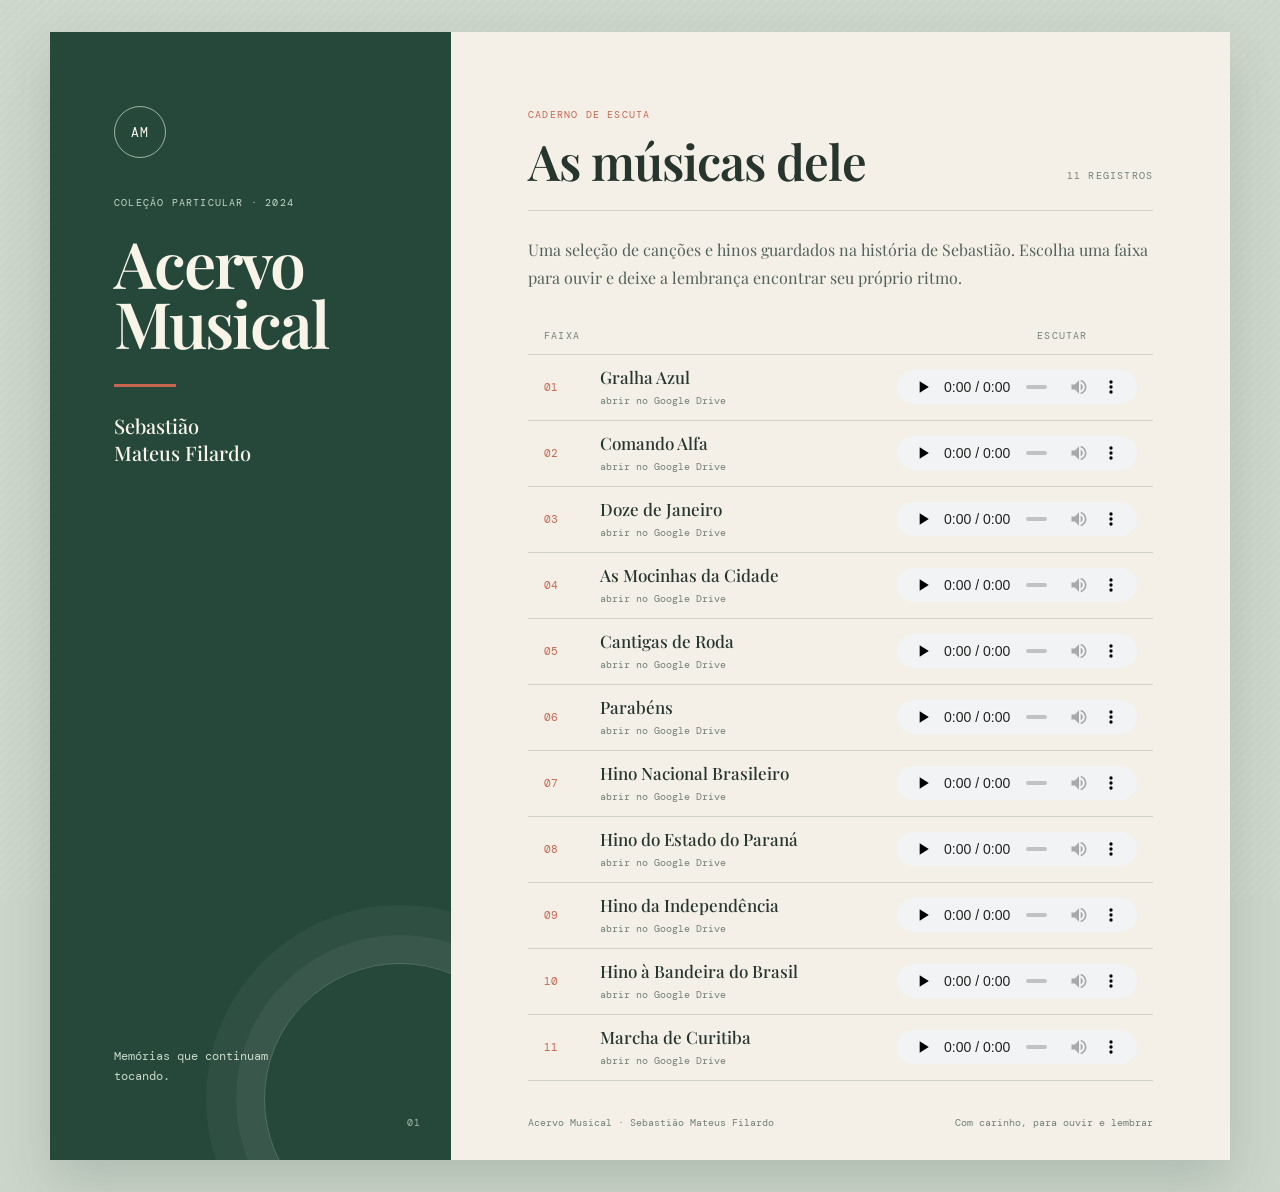
==== index.html @ 132572d5 "Add files via upload" ====
<!doctype html>
<html lang="pt-BR">
<head>
  <meta charset="utf-8">
  <meta name="viewport" content="width=device-width, initial-scale=1">
  <meta name="description" content="Acervo musical de Sebastião Mateus Filardo.">
  <title>Acervo Musical - Sebastião Mateus Filardo</title>
  <link rel="preconnect" href="https://fonts.googleapis.com">
  <link rel="preconnect" href="https://fonts.gstatic.com" crossorigin>
  <link href="https://fonts.googleapis.com/css2?family=DM+Mono:wght@400;500&family=Playfair+Display:wght@500;600;700&display=swap" rel="stylesheet">
  <link rel="stylesheet" href="styles.css">
</head>
<body>
  <main class="book-shell">
    <aside class="book-cover" aria-label="Capa do acervo">
      <div class="cover-mark">AM</div>
      <p class="cover-kicker">Coleção particular · 2024</p>
      <h1>Acervo<br>Musical</h1>
      <div class="cover-rule"></div>
      <p class="cover-name">Sebastião<br>Mateus Filardo</p>
      <p class="cover-note">Memórias que continuam tocando.</p>
      <span class="cover-number">01</span>
    </aside>

    <section class="book-content">
      <header class="page-header">
        <div>
          <p class="eyebrow">Caderno de escuta</p>
          <h2>As músicas dele</h2>
        </div>
        <p class="page-count"><span id="track-count">11</span> registros</p>
      </header>

      <div class="intro">
        <p>Uma seleção de canções e hinos guardados na história de Sebastião. Escolha uma faixa para ouvir e deixe a lembrança encontrar seu próprio ritmo.</p>
      </div>

      <section class="playlist" aria-label="Lista de músicas">
        <div class="playlist-heading">
          <span>Faixa</span>
          <span>Escutar</span>
        </div>
        <ol id="track-list"></ol>
      </section>

      <footer class="page-footer">
        <span>Acervo Musical · Sebastião Mateus Filardo</span>
        <span>Com carinho, para ouvir e lembrar</span>
      </footer>
    </section>
  </main>
  <script src="script.js"></script>
</body>
</html>
---- styles.css ----
:root {
  --ink: #26352e;
  --muted: #738078;
  --paper: #f4f0e7;
  --paper-deep: #e8e0d1;
  --green: #25483b;
  --green-soft: #d9e2d8;
  --coral: #c7654f;
  --line: rgba(38, 53, 46, 0.16);
}

* { box-sizing: border-box; }

html { scroll-behavior: smooth; }

body {
  margin: 0;
  min-width: 320px;
  color: var(--ink);
  background: #cdd6ca;
  font-family: "DM Mono", monospace;
}

body::before {
  position: fixed;
  inset: 0;
  z-index: -1;
  pointer-events: none;
  content: "";
  opacity: .45;
  background-image: linear-gradient(135deg, rgba(255,255,255,.22) 25%, transparent 25%, transparent 50%, rgba(255,255,255,.13) 50%, rgba(255,255,255,.13) 75%, transparent 75%);
  background-size: 9px 9px;
}

.book-shell {
  display: grid;
  grid-template-columns: minmax(280px, 34%) 1fr;
  width: min(1180px, calc(100% - 48px));
  min-height: min(800px, calc(100vh - 64px));
  margin: 32px auto;
  overflow: hidden;
  background: var(--paper);
  box-shadow: 0 22px 50px rgba(37, 72, 59, .18);
}

.book-cover {
  position: relative;
  display: flex;
  flex-direction: column;
  min-height: 720px;
  padding: clamp(36px, 6vw, 74px) clamp(30px, 5vw, 70px);
  overflow: hidden;
  color: #f9f4e8;
  background: var(--green);
}

.book-cover::after {
  position: absolute;
  right: -85px;
  bottom: -75px;
  width: 270px;
  height: 270px;
  border: 1px solid rgba(244, 240, 231, .22);
  border-radius: 50%;
  box-shadow: 0 0 0 28px rgba(244, 240, 231, .05), 0 0 0 58px rgba(244, 240, 231, .04);
  content: "";
}

.cover-mark {
  display: grid;
  place-items: center;
  width: 52px;
  height: 52px;
  border: 1px solid rgba(249, 244, 232, .6);
  border-radius: 50%;
  font-size: 13px;
  letter-spacing: .08em;
}

.cover-kicker, .eyebrow, .playlist-heading, .page-count, .cover-number {
  font-size: 10px;
  letter-spacing: .12em;
  text-transform: uppercase;
}

.cover-kicker { margin: 38px 0 24px; color: #c9d8c8; }

.book-cover h1 {
  margin: 0;
  font: 600 clamp(42px, 5vw, 72px)/.93 "Playfair Display", Georgia, serif;
  letter-spacing: -.03em;
}

.cover-rule { width: 62px; height: 3px; margin: 32px 0 25px; background: var(--coral); }

.cover-name { margin: 0; font: 500 20px/1.35 "Playfair Display", Georgia, serif; }

.cover-note { margin: auto 0 0; max-width: 200px; color: #c9d8c8; font-size: 12px; line-height: 1.6; }

.cover-number { position: absolute; right: 30px; bottom: 31px; color: #a9bca9; }

.book-content { display: flex; flex-direction: column; padding: clamp(34px, 6vw, 76px) clamp(28px, 6vw, 84px) 30px; }

.page-header { display: flex; align-items: end; justify-content: space-between; gap: 24px; padding-bottom: 24px; border-bottom: 1px solid var(--line); }

.eyebrow { margin: 0 0 14px; color: var(--coral); }

.page-header h2 { margin: 0; font: 600 clamp(30px, 4vw, 49px)/1.05 "Playfair Display", Georgia, serif; letter-spacing: -.02em; }

.page-count { margin: 0 0 4px; color: var(--muted); white-space: nowrap; }

.intro { max-width: 680px; padding: 25px 0 18px; color: #526159; font: 16px/1.7 "Playfair Display", Georgia, serif; }

.intro p { margin: 0; }

.playlist { margin-top: 8px; }

.playlist-heading { display: grid; grid-template-columns: 1fr 100px; padding: 12px 16px; color: var(--muted); border-bottom: 1px solid var(--line); }

#track-list { margin: 0; padding: 0; list-style: none; }

.track { display: grid; grid-template-columns: 42px 1fr auto; align-items: center; gap: 14px; min-height: 66px; padding: 9px 16px; border-bottom: 1px solid var(--line); transition: background .2s ease, transform .2s ease; }

.track:hover, .track.is-playing { background: var(--green-soft); }

.track-number { color: var(--coral); font-size: 11px; }

.track-title { min-width: 0; font: 500 17px "Playfair Display", Georgia, serif; }

.track audio { width: min(240px, 29vw); height: 34px; }

.drive-link { display: inline-block; margin-top: 3px; color: var(--muted); font-size: 10px; text-decoration: none; }

.drive-link:hover { color: var(--coral); text-decoration: underline; }

.page-footer { display: flex; justify-content: space-between; gap: 20px; margin-top: auto; padding-top: 34px; color: var(--muted); font-size: 10px; line-height: 1.5; }

@media (max-width: 760px) {
  .book-shell { display: block; width: calc(100% - 24px); margin: 12px auto; }
  .book-cover { min-height: 510px; }
  .book-content { padding: 38px 22px 24px; }
  .page-header { align-items: start; flex-direction: column; gap: 20px; }
  .playlist-heading { grid-template-columns: 34px 1fr; }
  .playlist-heading span:last-child { display: none; }
  .track { grid-template-columns: 28px 1fr; gap: 10px; padding: 14px 8px; }
  .track audio { grid-column: 2; width: 100%; }
  .track-title { font-size: 16px; }
  .page-footer { flex-direction: column; gap: 8px; }
}
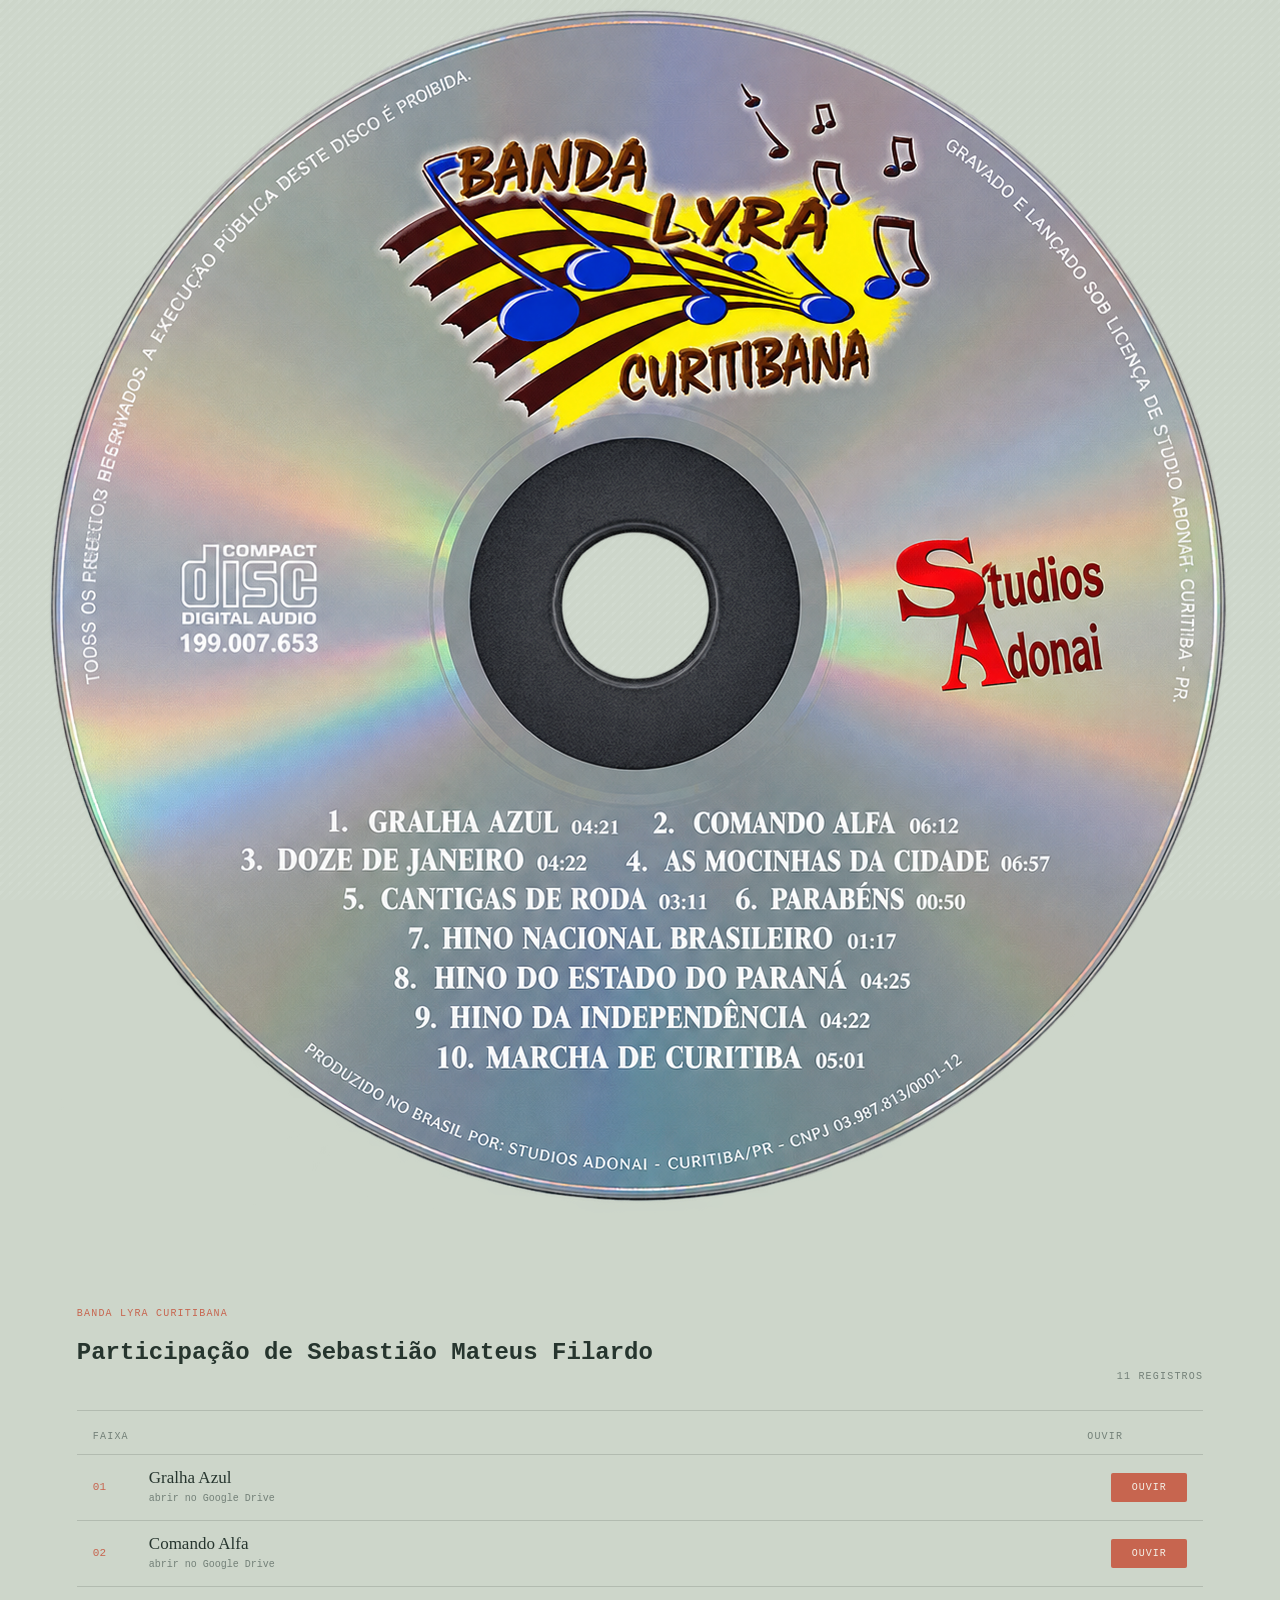
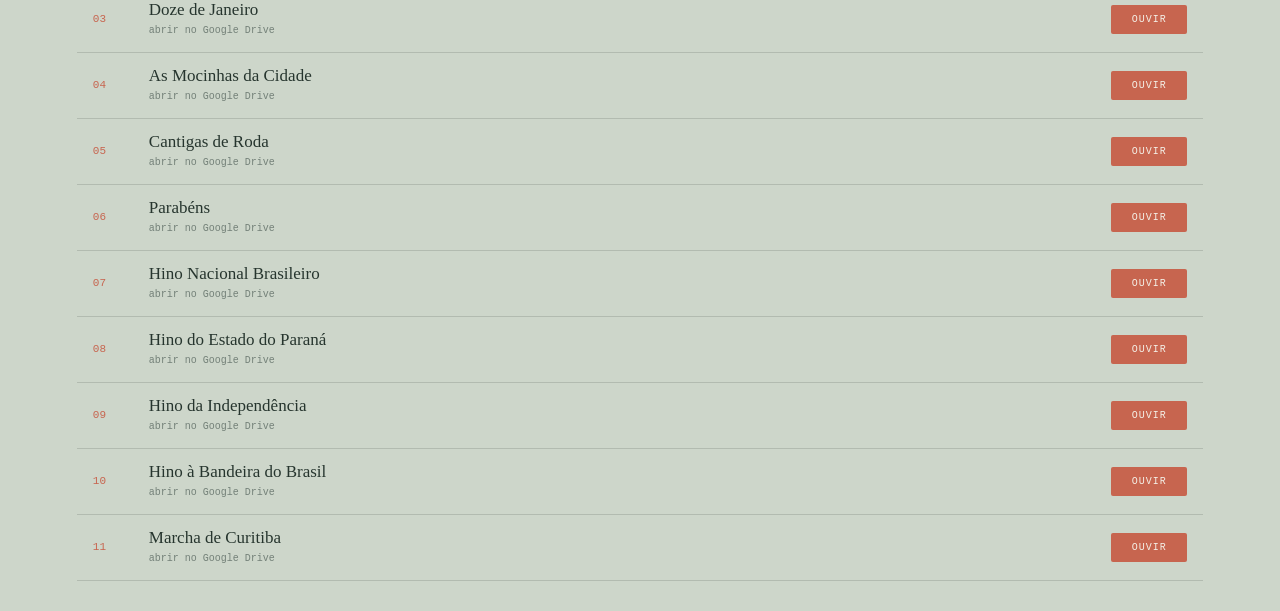
==== commit bb3d2325: "Refactor index.html for music library page Updated the title and description of the music library pa" ====
--- a/index.html
+++ b/index.html
@@ -3,52 +3,34 @@
 <head>
   <meta charset="utf-8">
   <meta name="viewport" content="width=device-width, initial-scale=1">
-  <meta name="description" content="Acervo musical de Sebastião Mateus Filardo.">
-  <title>Acervo Musical - Sebastião Mateus Filardo</title>
+  <meta name="description" content="Músicas de Sebastião Mateus Filardo.">
+  <title>Participação de Sebastião Mateus Filardo na Banda Lyra</title>
   <link rel="preconnect" href="https://fonts.googleapis.com">
   <link rel="preconnect" href="https://fonts.gstatic.com" crossorigin>
-  <link href="https://fonts.googleapis.com/css2?family=DM+Mono:wght@400;500&family=Playfair+Display:wght@500;600;700&display=swap" rel="stylesheet">
+  <link href="https://fonts.googleapis.com/css2?family=Cormorant+Garamond:wght@500;600;700&family=Manrope:wght@400;500;600;700&display=swap" rel="stylesheet">
   <link rel="stylesheet" href="styles.css">
 </head>
 <body>
-  <main class="book-shell">
-    <aside class="book-cover" aria-label="Capa do acervo">
-      <div class="cover-mark">AM</div>
-      <p class="cover-kicker">Coleção particular · 2024</p>
-      <h1>Acervo<br>Musical</h1>
-      <div class="cover-rule"></div>
-      <p class="cover-name">Sebastião<br>Mateus Filardo</p>
-      <p class="cover-note">Memórias que continuam tocando.</p>
-      <span class="cover-number">01</span>
-    </aside>
-
+  <img class="spinning-cd" src="cd.png" alt="" aria-hidden="true">
+  <main class="music-library">
     <section class="book-content">
       <header class="page-header">
         <div>
-          <p class="eyebrow">Caderno de escuta</p>
-          <h2>As músicas dele</h2>
+          <p class="eyebrow">Banda Lyra Curitibana</p>
+          <h1>Participação de Sebastião Mateus Filardo</h1>
         </div>
         <p class="page-count"><span id="track-count">11</span> registros</p>
       </header>
 
-      <div class="intro">
-        <p>Uma seleção de canções e hinos guardados na história de Sebastião. Escolha uma faixa para ouvir e deixe a lembrança encontrar seu próprio ritmo.</p>
-      </div>
-
       <section class="playlist" aria-label="Lista de músicas">
         <div class="playlist-heading">
           <span>Faixa</span>
-          <span>Escutar</span>
+          <span>Ouvir</span>
         </div>
         <ol id="track-list"></ol>
       </section>
-
-      <footer class="page-footer">
-        <span>Acervo Musical · Sebastião Mateus Filardo</span>
-        <span>Com carinho, para ouvir e lembrar</span>
-      </footer>
     </section>
   </main>
   <script src="script.js"></script>
 </body>
-</html>+</html>
--- a/styles.css
+++ b/styles.css
@@ -127,7 +127,23 @@
 
 .track-title { min-width: 0; font: 500 17px "Playfair Display", Georgia, serif; }
 
-.track audio { width: min(240px, 29vw); height: 34px; }
+.listen-button { min-width: 76px; padding: 9px 12px; color: var(--paper); border: 0; border-radius: 2px; background: var(--coral); font: 10px "DM Mono", monospace; letter-spacing: .1em; text-transform: uppercase; cursor: pointer; transition: background .2s ease, transform .2s ease; }
+
+.listen-button:hover { background: var(--green); transform: translateY(-1px); }
+
+.player-dialog { width: min(680px, calc(100% - 28px)); padding: 0; color: var(--ink); border: 0; background: var(--paper); box-shadow: 0 24px 70px rgba(20, 35, 28, .35); }
+
+.player-dialog::backdrop { background: rgba(26, 46, 37, .7); }
+
+.player-dialog-header { display: flex; align-items: start; justify-content: space-between; gap: 20px; padding: 24px 26px 20px; }
+
+.player-dialog h2 { margin: 0; font: 600 27px/1.1 "Playfair Display", Georgia, serif; }
+
+.player-dialog .eyebrow { margin: 0 0 8px; }
+
+.close-player { width: 32px; height: 32px; color: var(--ink); border: 1px solid var(--line); border-radius: 50%; background: transparent; font-size: 23px; line-height: 1; cursor: pointer; }
+
+.player-dialog iframe { display: block; width: 100%; height: 110px; border: 0; background: var(--paper-deep); }
 
 .drive-link { display: inline-block; margin-top: 3px; color: var(--muted); font-size: 10px; text-decoration: none; }
 
@@ -143,7 +159,7 @@
   .playlist-heading { grid-template-columns: 34px 1fr; }
   .playlist-heading span:last-child { display: none; }
   .track { grid-template-columns: 28px 1fr; gap: 10px; padding: 14px 8px; }
-  .track audio { grid-column: 2; width: 100%; }
+  .listen-button { grid-column: 2; justify-self: start; }
   .track-title { font-size: 16px; }
   .page-footer { flex-direction: column; gap: 8px; }
-}+}
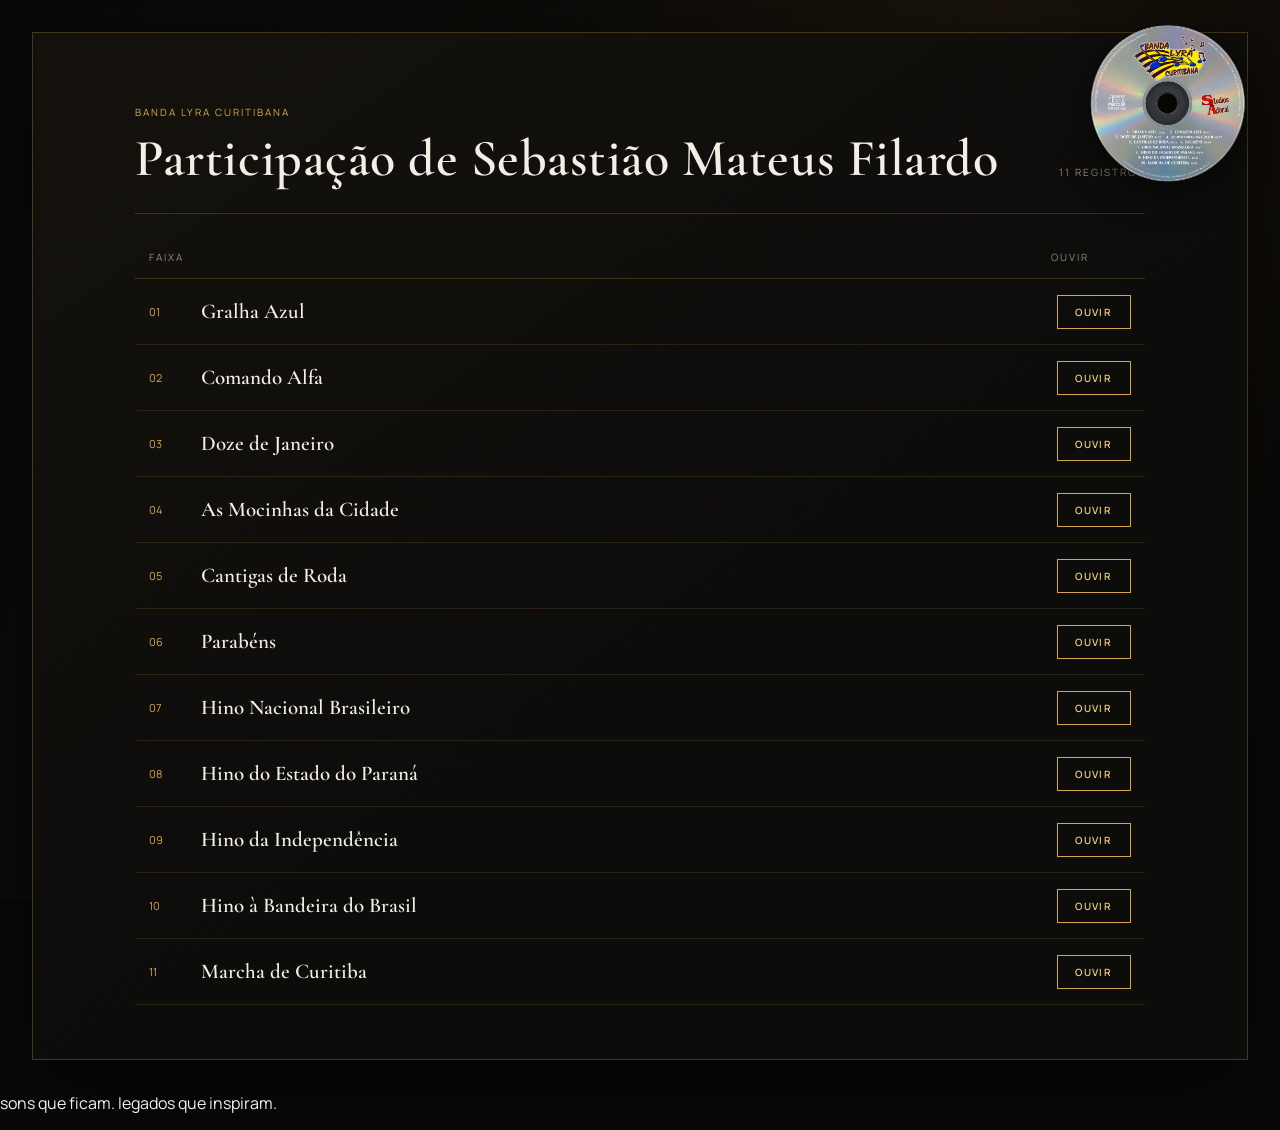
==== commit b087ff45: "Update index.html" ====
--- a/index.html
+++ b/index.html
@@ -31,6 +31,9 @@
       </section>
     </section>
   </main>
+  <footer class="page-footer">
+    <p>sons que ficam. legados que inspiram.</p>
+  </footer>
   <script src="script.js"></script>
 </body>
 </html>
--- a/styles.css
+++ b/styles.css
@@ -1,12 +1,11 @@
 :root {
-  --ink: #26352e;
-  --muted: #738078;
-  --paper: #f4f0e7;
-  --paper-deep: #e8e0d1;
-  --green: #25483b;
-  --green-soft: #d9e2d8;
-  --coral: #c7654f;
-  --line: rgba(38, 53, 46, 0.16);
+  --black: #080808;
+  --panel: #11100e;
+  --gold: #d6a84b;
+  --gold-light: #f0ce79;
+  --text: #f4efe5;
+  --muted: #928979;
+  --line: rgba(214, 168, 75, .22);
 }
 
 * { box-sizing: border-box; }
@@ -14,11 +13,11 @@
 html { scroll-behavior: smooth; }
 
 body {
+  min-width: 320px;
   margin: 0;
-  min-width: 320px;
-  color: var(--ink);
-  background: #cdd6ca;
-  font-family: "DM Mono", monospace;
+  color: var(--text);
+  background: var(--black);
+  font-family: "Manrope", sans-serif;
 }
 
 body::before {
@@ -27,139 +26,159 @@
   z-index: -1;
   pointer-events: none;
   content: "";
-  opacity: .45;
-  background-image: linear-gradient(135deg, rgba(255,255,255,.22) 25%, transparent 25%, transparent 50%, rgba(255,255,255,.13) 50%, rgba(255,255,255,.13) 75%, transparent 75%);
-  background-size: 9px 9px;
+  opacity: .5;
+  background: radial-gradient(circle at 80% 10%, rgba(120, 77, 20, .2), transparent 35%), linear-gradient(115deg, #080808, #19140b 55%, #080808);
 }
 
-.book-shell {
-  display: grid;
-  grid-template-columns: minmax(280px, 34%) 1fr;
-  width: min(1180px, calc(100% - 48px));
-  min-height: min(800px, calc(100vh - 64px));
+.spinning-cd {
+  position: fixed;
+  top: 24px;
+  right: 28px;
+  z-index: 5;
+  width: clamp(102px, 13.5vw, 168px);
+  height: auto;
+  pointer-events: none;
+  filter: drop-shadow(0 10px 18px rgba(0, 0, 0, .55));
+  animation: spin-cd 8s linear infinite;
+}
+
+@keyframes spin-cd {
+  to { transform: rotate(360deg); }
+}
+
+.music-library {
+  display: block;
+  width: min(1240px, calc(100% - 64px));
+  min-height: calc(100vh - 64px);
   margin: 32px auto;
   overflow: hidden;
-  background: var(--paper);
-  box-shadow: 0 22px 50px rgba(37, 72, 59, .18);
+  border: 1px solid rgba(214, 168, 75, .26);
+  background: var(--panel);
+  box-shadow: 0 28px 80px rgba(0, 0, 0, .55);
 }
 
-.book-cover {
-  position: relative;
+.book-cover { min-height: 760px; background: #030303; }
+
+.book-cover img {
+  display: block;
+  width: 100%;
+  height: 100%;
+  min-height: 760px;
+  object-fit: contain;
+  object-position: center top;
+  background: #030303;
+}
+
+.book-content {
   display: flex;
   flex-direction: column;
-  min-height: 720px;
-  padding: clamp(36px, 6vw, 74px) clamp(30px, 5vw, 70px);
-  overflow: hidden;
-  color: #f9f4e8;
-  background: var(--green);
+  min-height: calc(100vh - 64px);
+  padding: 72px clamp(28px, 8vw, 140px) 54px;
+  background: linear-gradient(145deg, #15120d, #0c0c0b 58%);
 }
 
-.book-cover::after {
-  position: absolute;
-  right: -85px;
-  bottom: -75px;
-  width: 270px;
-  height: 270px;
-  border: 1px solid rgba(244, 240, 231, .22);
-  border-radius: 50%;
-  box-shadow: 0 0 0 28px rgba(244, 240, 231, .05), 0 0 0 58px rgba(244, 240, 231, .04);
-  content: "";
+.page-header {
+  display: flex;
+  align-items: end;
+  justify-content: space-between;
+  gap: 24px;
+  padding-bottom: 30px;
+  border-bottom: 1px solid var(--line);
 }
 
-.cover-mark {
-  display: grid;
-  place-items: center;
-  width: 52px;
-  height: 52px;
-  border: 1px solid rgba(249, 244, 232, .6);
-  border-radius: 50%;
-  font-size: 13px;
-  letter-spacing: .08em;
-}
-
-.cover-kicker, .eyebrow, .playlist-heading, .page-count, .cover-number {
+.eyebrow, .playlist-heading, .page-count {
   font-size: 10px;
-  letter-spacing: .12em;
+  letter-spacing: .2em;
   text-transform: uppercase;
 }
 
-.cover-kicker { margin: 38px 0 24px; color: #c9d8c8; }
+.eyebrow { margin: 0 0 15px; color: var(--gold); }
 
-.book-cover h1 {
+.page-header h1 {
   margin: 0;
-  font: 600 clamp(42px, 5vw, 72px)/.93 "Playfair Display", Georgia, serif;
-  letter-spacing: -.03em;
+  color: var(--text);
+  font: 600 52px/.95 "Cormorant Garamond", Georgia, serif;
+  letter-spacing: .01em;
 }
-
-.cover-rule { width: 62px; height: 3px; margin: 32px 0 25px; background: var(--coral); }
-
-.cover-name { margin: 0; font: 500 20px/1.35 "Playfair Display", Georgia, serif; }
-
-.cover-note { margin: auto 0 0; max-width: 200px; color: #c9d8c8; font-size: 12px; line-height: 1.6; }
-
-.cover-number { position: absolute; right: 30px; bottom: 31px; color: #a9bca9; }
-
-.book-content { display: flex; flex-direction: column; padding: clamp(34px, 6vw, 76px) clamp(28px, 6vw, 84px) 30px; }
-
-.page-header { display: flex; align-items: end; justify-content: space-between; gap: 24px; padding-bottom: 24px; border-bottom: 1px solid var(--line); }
-
-.eyebrow { margin: 0 0 14px; color: var(--coral); }
-
-.page-header h2 { margin: 0; font: 600 clamp(30px, 4vw, 49px)/1.05 "Playfair Display", Georgia, serif; letter-spacing: -.02em; }
 
 .page-count { margin: 0 0 4px; color: var(--muted); white-space: nowrap; }
 
-.intro { max-width: 680px; padding: 25px 0 18px; color: #526159; font: 16px/1.7 "Playfair Display", Georgia, serif; }
+.playlist { margin-top: 36px; }
 
-.intro p { margin: 0; }
-
-.playlist { margin-top: 8px; }
-
-.playlist-heading { display: grid; grid-template-columns: 1fr 100px; padding: 12px 16px; color: var(--muted); border-bottom: 1px solid var(--line); }
+.playlist-heading {
+  display: grid;
+  grid-template-columns: 1fr 80px;
+  padding: 0 14px 14px;
+  color: var(--muted);
+  border-bottom: 1px solid var(--line);
+}
 
 #track-list { margin: 0; padding: 0; list-style: none; }
 
-.track { display: grid; grid-template-columns: 42px 1fr auto; align-items: center; gap: 14px; min-height: 66px; padding: 9px 16px; border-bottom: 1px solid var(--line); transition: background .2s ease, transform .2s ease; }
+.track {
+  display: grid;
+  grid-template-columns: 38px 1fr auto;
+  align-items: center;
+  gap: 14px;
+  min-height: 66px;
+  padding: 8px 14px;
+  border-bottom: 1px solid rgba(214, 168, 75, .13);
+  transition: background .2s ease, padding .2s ease;
+}
 
-.track:hover, .track.is-playing { background: var(--green-soft); }
+.track:hover, .track.is-playing { padding-left: 20px; background: rgba(214, 168, 75, .09); }
 
-.track-number { color: var(--coral); font-size: 11px; }
+.track-number { color: var(--gold); font-size: 11px; }
 
-.track-title { min-width: 0; font: 500 17px "Playfair Display", Georgia, serif; }
+.track-title { min-width: 0; font: 600 21px/1.1 "Cormorant Garamond", Georgia, serif; }
 
-.listen-button { min-width: 76px; padding: 9px 12px; color: var(--paper); border: 0; border-radius: 2px; background: var(--coral); font: 10px "DM Mono", monospace; letter-spacing: .1em; text-transform: uppercase; cursor: pointer; transition: background .2s ease, transform .2s ease; }
+.listen-button {
+  min-width: 74px;
+  padding: 9px 12px;
+  color: var(--gold-light);
+  border: 1px solid var(--gold);
+  border-radius: 0;
+  background: transparent;
+  font: 600 10px "Manrope", sans-serif;
+  letter-spacing: .14em;
+  text-transform: uppercase;
+  cursor: pointer;
+  transition: color .2s ease, background .2s ease;
+}
 
-.listen-button:hover { background: var(--green); transform: translateY(-1px); }
+.listen-button:hover, .track.is-playing .listen-button { color: var(--black); background: var(--gold); }
 
-.player-dialog { width: min(680px, calc(100% - 28px)); padding: 0; color: var(--ink); border: 0; background: var(--paper); box-shadow: 0 24px 70px rgba(20, 35, 28, .35); }
+.player-dialog { width: min(680px, calc(100% - 28px)); padding: 0; color: var(--text); border: 1px solid var(--gold); background: var(--panel); box-shadow: 0 24px 70px rgba(0, 0, 0, .7); }
 
-.player-dialog::backdrop { background: rgba(26, 46, 37, .7); }
+.player-dialog::backdrop { background: rgba(0, 0, 0, .82); }
 
 .player-dialog-header { display: flex; align-items: start; justify-content: space-between; gap: 20px; padding: 24px 26px 20px; }
 
-.player-dialog h2 { margin: 0; font: 600 27px/1.1 "Playfair Display", Georgia, serif; }
+.player-dialog h2 { margin: 0; font: 600 32px/1.05 "Cormorant Garamond", Georgia, serif; }
 
 .player-dialog .eyebrow { margin: 0 0 8px; }
 
-.close-player { width: 32px; height: 32px; color: var(--ink); border: 1px solid var(--line); border-radius: 50%; background: transparent; font-size: 23px; line-height: 1; cursor: pointer; }
+.close-player { width: 32px; height: 32px; color: var(--gold-light); border: 1px solid var(--line); border-radius: 50%; background: transparent; font-size: 23px; line-height: 1; cursor: pointer; }
 
-.player-dialog iframe { display: block; width: 100%; height: 110px; border: 0; background: var(--paper-deep); }
+.player-dialog iframe { display: block; width: 100%; height: 110px; border: 0; background: #050505; }
 
-.drive-link { display: inline-block; margin-top: 3px; color: var(--muted); font-size: 10px; text-decoration: none; }
+@media (max-width: 820px) {
+  .music-library { width: calc(100% - 24px); margin: 12px auto; }
+  .book-content { padding: 42px 24px 36px; }
+}
 
-.drive-link:hover { color: var(--coral); text-decoration: underline; }
+@media (max-width: 520px) {
+  .spinning-cd { top: 16px; right: 16px; width: 102px; }
+  .page-header { align-items: start; flex-direction: column; gap: 22px; }
+  .page-header h1 { font-size: 44px; }
+  .playlist { margin-top: 30px; }
+  .playlist-heading { grid-template-columns: 1fr 74px; padding-inline: 8px; }
+  .track { grid-template-columns: 28px 1fr; gap: 10px; padding-inline: 8px; }
+  .track:hover, .track.is-playing { padding-left: 12px; }
+  .listen-button { grid-column: 2; justify-self: start; }
+  .track-title { font-size: 20px; }
+}
 
-.page-footer { display: flex; justify-content: space-between; gap: 20px; margin-top: auto; padding-top: 34px; color: var(--muted); font-size: 10px; line-height: 1.5; }
-
-@media (max-width: 760px) {
-  .book-shell { display: block; width: calc(100% - 24px); margin: 12px auto; }
-  .book-cover { min-height: 510px; }
-  .book-content { padding: 38px 22px 24px; }
-  .page-header { align-items: start; flex-direction: column; gap: 20px; }
-  .playlist-heading { grid-template-columns: 34px 1fr; }
-  .playlist-heading span:last-child { display: none; }
-  .track { grid-template-columns: 28px 1fr; gap: 10px; padding: 14px 8px; }
-  .listen-button { grid-column: 2; justify-self: start; }
-  .track-title { font-size: 16px; }
-  .page-footer { flex-direction: column; gap: 8px; }
+@media (prefers-reduced-motion: reduce) {
+  .spinning-cd { animation-play-state: paused; }
 }
